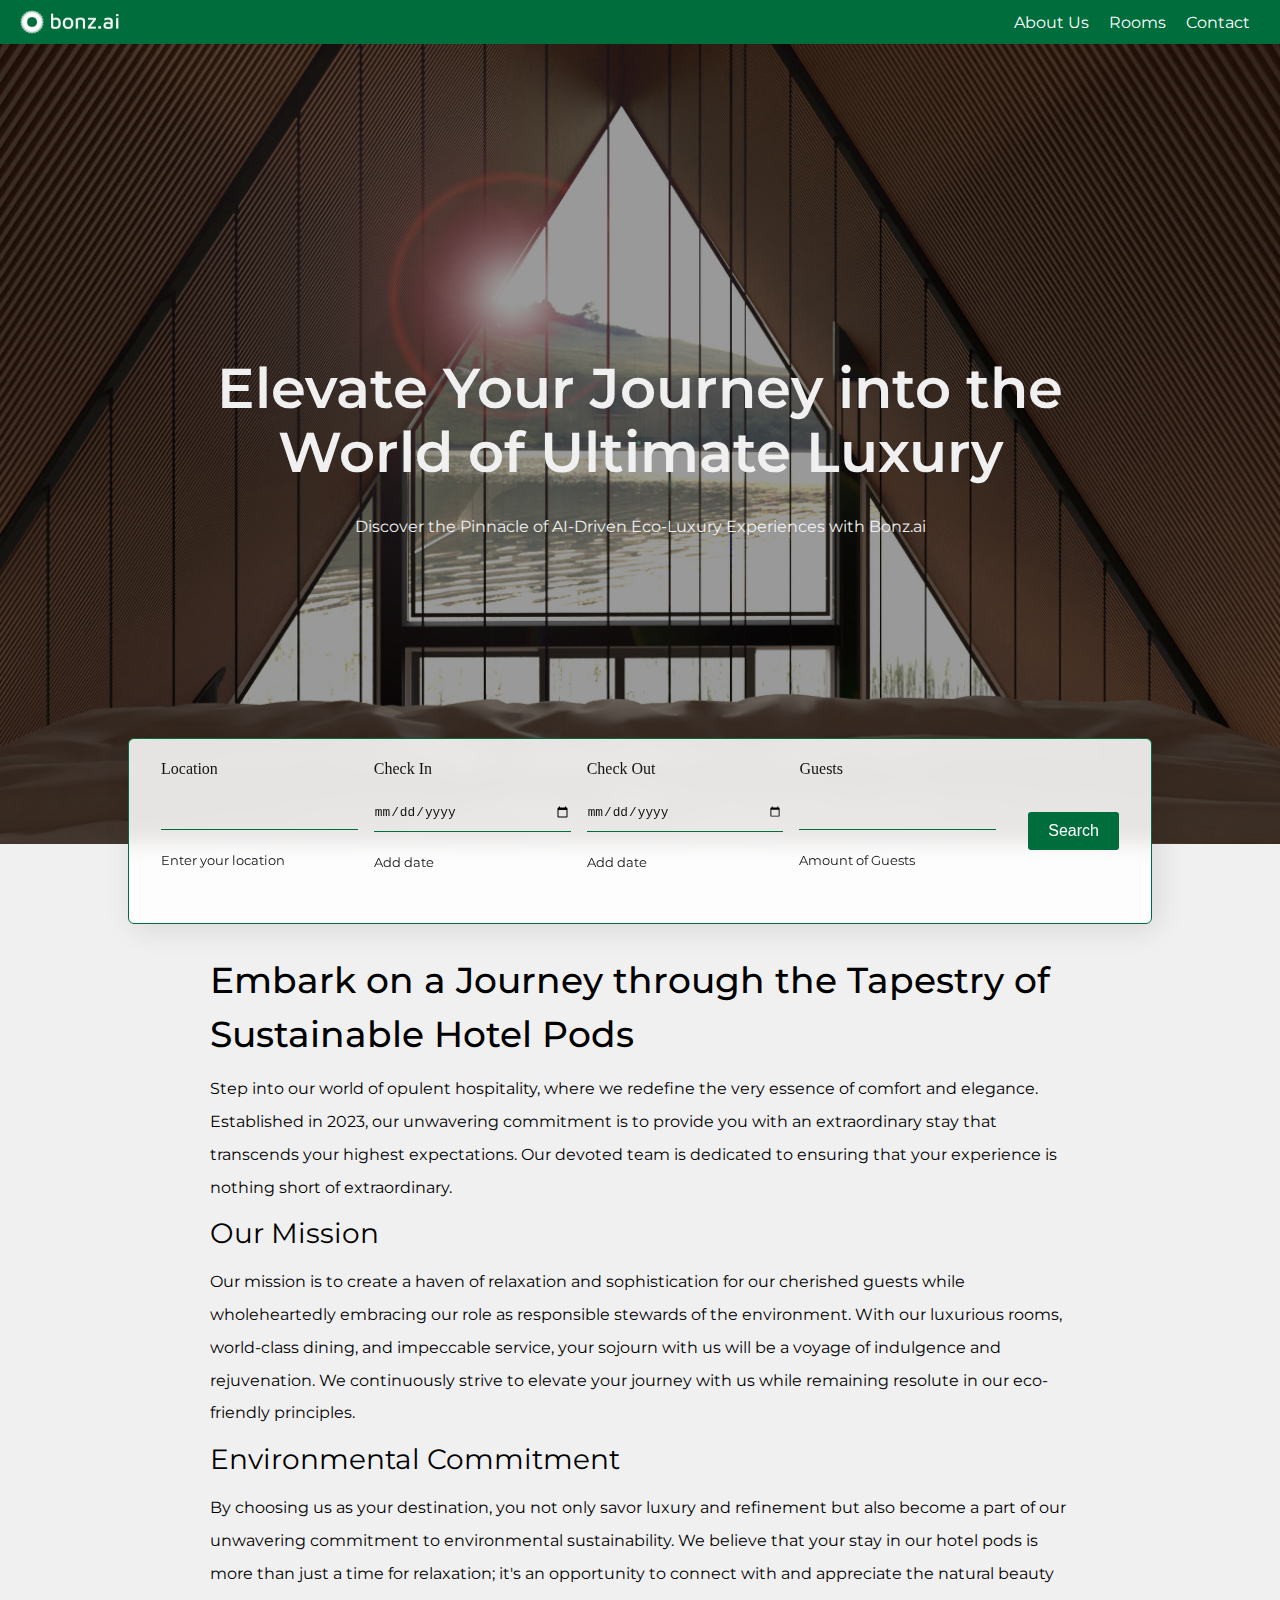
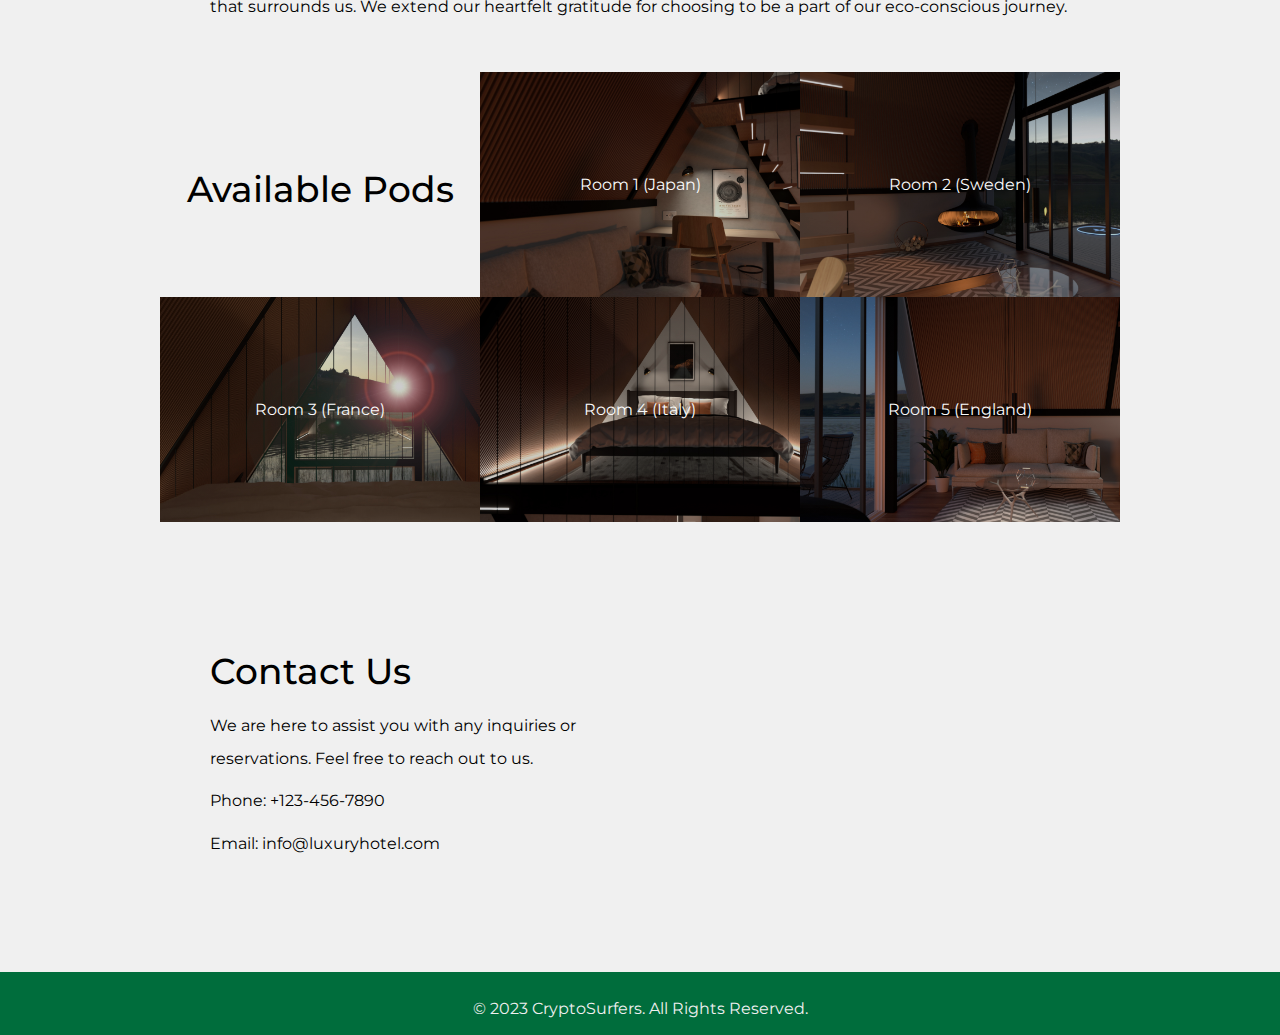
==== Index.html @ 75d21914 "commit" ====
<!DOCTYPE html>
<html data-theme="light">
<head>
    <meta charset="UTF-8">
    <meta http-equiv="X-UA-Compatible" content="IE=edge, chrome=1, safari">
    <meta name="viewport" content="width=device-width, initial-scale=1.0">
    <link rel="icon" href="assets/logo/bonz.ai-logo-black-symbol.ico" type="image/x-icon">
    <link rel="icon" href="assets/logo/bonz.ai-logo-white-symbol.ico" type="image/x-icon">
    <link rel="stylesheet" href="styles.css">
    <title>Bonzai</title>
</head>
<body>

    <!-- Navigation Menu -->
    <header class="header">
        <a href="index.html" class="header__logo-link">
            <div class="header__logo">
                <img src="assets/logo/bonz.ai-logo-white-landscape.png" alt="Bona.ai Logo" class="header__logo__image">
            </div>
        </a>
        <nav class="header__nav">
            <ul class="header__menu">
                <li class="header__menu-item"><a href="about.html" class="header__menu__link">About Us</a></li>
                <li class="header__menu-item"><a href="rooms.html" class="header__menu__link">Rooms</a></li>
                <li class="header__menu-item"><a href="contact.html" class="header__menu__link">Contact</a></li>
            </ul>
        </nav>
    </header>

    <!-- Main Feature Section and Booking -->
    <section class="main-feature main-feature--container">
        <div class="main-feature__image">
            <section class="hero">
                <div class="hero__overlay"></div>
                <div class="hero__content">
                    <h1 class="hero__title">Elevate Your Journey into the World of Ultimate Luxury</h1>
                    <p class="hero__description">Discover the Pinnacle of AI-Driven Eco-Luxury Experiences with Bonz.ai</p>
                </div>
            </section>
            <div class="booking__container">
                <form>
                    <div class="form__group">
                        <div class="input__group">
                            <input type="text" />
                            <label for="location">Location</label>
                        </div>
                        <p>Enter your location</p>
                    </div>
                    <div class="form__group">
                        <div class="input__group">
                            <input type="date" />
                            <label for="check-in">Check In</label>
                        </div>
                        <p>Add date</p>
                    </div>
                    <div class="form__group">
                        <div class="input__group">
                            <input type="date" />
                            <label for="check-out">Check Out</label>
                        </div>
                        <p>Add date</p>
                    </div>
                    <div class="form__group">
                        <div class="input__group">
                            <input type="text" />
                            <label for="guests">Guests</label>
                        </div>
                        <p>Amount of Guests</p>
                    </div>
                </form>
                <button type="button" id="searchButton" class="availability-form__button">Search</button>
            </div>
        </div>
    </section>

    <main>

        <!-- About Us Section -->
        <section class="about" id="about">
            <div class="about__grid">
                <div class="about__copy">
                    <h3>Embark on a Journey through the Tapestry of Sustainable Hotel Pods</h3>
                    <p>Step into our world of opulent hospitality, where we redefine the very essence of comfort and elegance. Established in 2023, our unwavering commitment is to provide you with an extraordinary stay that transcends your highest expectations. Our devoted team is dedicated to ensuring that your experience is nothing short of extraordinary.</p>
                    <h4>Our Mission</h4>
                    <p>Our mission is to create a haven of relaxation and sophistication for our cherished guests while wholeheartedly embracing our role as responsible stewards of the environment. With our luxurious rooms, world-class dining, and impeccable service, your sojourn with us will be a voyage of indulgence and rejuvenation. We continuously strive to elevate your journey with us while remaining resolute in our eco-friendly principles.</p>
                    <h4>Environmental Commitment</h4>
                    <p>By choosing us as your destination, you not only savor luxury and refinement but also become a part of our unwavering commitment to environmental sustainability. We believe that your stay in our hotel pods is more than just a time for relaxation; it's an opportunity to connect with and appreciate the natural beauty that surrounds us. We extend our heartfelt gratitude for choosing to be a part of our eco-conscious journey.</p>
                </div>
            </div>
        </section>

        <!-- Services Section -->
        <section class="services">
            <div class="services__item services__item--common-style services__item--child-2">
                <h3>Available Pods</h3>
            </div>
            <div class="services__item services__item--common-style services__item--child-3">
                <p class="services__item-text">Room 1 (Japan)</p>
            </div>
            <div class="services__item services__item--common-style services__item--child-4">
                <p class="services__item-text">Room 2 (Sweden)</p>
            </div>
            <div class="services__item services__item--common-style services__item--child-5">
                <p class="services__item-text">Room 3 (France)</p>
            </div>
            <div class="services__item services__item--common-style services__item--child-6">
                <p class="services__item-text">Room 4 (Italy)</p>
            </div>
            <div class="services__item services__item--common-style services__item--child-7">
                <p class="services__item-text">Room 5 (England)</p>
            </div>
        </section>


        <!-- Contact Section -->
        <section class="contact" id="contact">
            <div class="contact__copy">
                <h3 class="contact__heading">Contact Us</h3>
                    <p class="contact__text">We are here to assist you with any inquiries or reservations. Feel free to reach out to us.</p>
                    <p class="contact__text">Phone: +123-456-7890</p>
                    <p class="contact__text">Email: info@luxuryhotel.com</p>
                </div>
                    <div class="contact__map">
                    <div class="contact__map-iframe">
                    <iframe src="https://www.google.com/maps/embed?pb=!1m18!1m12!1m3!1d2131.9503556992504!2d11.952873513428427!3d57.70031324022412!2m3!1f0!2f0!3f0!3m2!1i1024!2i768!4f13.1!3m3!1m2!1s0x464ff369c38ca1c5%3A0x9a468cf2c29c214a!2sFolkuniversitetet!5e0!3m2!1sen!2sse!4v1696281001734!5m2!1sen!2sse" width="100%" height="100%" style="border:0;" allowfullscreen="" loading="lazy" referrerpolicy="no-referrer-when-downgrade"></iframe>
                </div>
            </div>
        </section>

        </main>

        <!-- Footer -->
        <footer class="footer">
            <p>© 2023 CryptoSurfers. All Rights Reserved.</p>
        </footer>


        <!-- Script for booking module button -->
        <script>
            document.getElementById("searchButton").addEventListener("click", function() {
            window.location.href = "rooms.html";
            });
        </script>

</body>
</html>
---- styles.css ----
/* Import the Montserrat font with specific weights and styles */
@import url('https://fonts.googleapis.com/css2?family=Montserrat:wght@100;200;300;400;500;600;900&display=swap');

/* Root Variables */
:root {
    --h1-font-size: 3.052rem;
    --h2-font-size: 2.441rem;
    --h3-font-size: 1.953rem;
    --h4-font-size: 1.563rem;
    --h5-font-size: 1.25rem;
    --h6-font-size: 1rem;

    --ff-Main: 'Montserrat', sans-serif;

    --step--2: clamp(0.7813rem, calc(var(--h6-font-size) + 0.0326vw), calc(var(--h6-font-size) + 0.8rem));
    --step--1: clamp(0.9375rem, calc(var(--h5-font-size) + 0.1087vw), calc(var(--h5-font-size) + 1rem));
    --step-0: clamp(1.125rem, calc(var(--h4-font-size) + 0.2174vw), calc(var(--h4-font-size) + 1.25rem));
    --step-1: clamp(1.35rem, calc(var(--h3-font-size) + 0.3696vw), calc(var(--h3-font-size) + 1.5625rem));
    --step-2: clamp(1.62rem, calc(var(--h2-font-size) + 0.5793vw), calc(var(--h2-font-size) + 1.9531rem));
    --step-3: clamp(1.9438rem, calc(var(--h1-font-size) + 0.8652vw), calc(var(--h1-font-size) + 2.4413rem));
    --step-4: clamp(2.3325rem, calc(var(--h1-font-size) + 1.2511vw), calc(var(--h1-font-size) + 3.0519rem));
    --step-5: clamp(2.7994rem, calc(var(--h1-font-size) + 1.7663vw), calc(var(--h1-font-size) + 3.815rem));
}

/* Theme Styles */

/* Light Theme */
:root[data-theme="light"]  {
    --primary-color: #006d3c;
    --secondary-color: #FFA500;
    --background-color: #F0F0F0; 
    --text-color: #333333;
    --secondary-text-color: #666666;
    --tertiary-text-color: #999999;
}

/* Dark Theme */
:root[data-theme="dark"] {
    --primary-color: #006d3c;
    --secondary-color: #FFA500;
    --background-color: #121212; 
    --text-color: #F5F5F5;
    --secondary-text-color: #B0B0B0;
    --tertiary-text-color: #C0C0C0;
}

/* General Styling */
* {
    padding: 0;
    margin: 0;
    box-sizing: border-box;
}

html {
    color-scheme: light dark;
    scroll-behavior: smooth;
}

body {
    display: grid;
    grid-template-columns: 0.5fr 3fr 0.5fr; 
    background-color: var(--background-color);
}

/* Header styles */
.header {
    background-color: var(--primary-color);
    display: flex;
    justify-content: space-between;
    align-items: center;
    padding: 10px 20px;
    color: #fff;
    grid-column: span 3; 
}

main {
    grid-column: 2; 
}

img {
    max-width: 100%;
    display: block;
    overflow: hidden;
}

/* Typography Styles */
h1,
h2,
h3,
h4,
h5,
h6,
p {
    font-family: var(--ff-Main);
    line-height: 1.5;
    padding-top: 10px;
}

h1 {
    font-size: var(--step-3);
    font-weight: 900; 
}

h2 {
    font-size: var(--step-2);
    font-weight: 600; 
}

h3 {
    font-size: var(--step-1);
    font-weight: 500; 
}

h4 {
    font-size: var(--step-0);
    font-weight: 400; 
}

h5 {
    font-size: var(--step--1);
    font-weight: 400; 
}

h6 {
    font-size: var(--step--2);
    font-weight: 400;
}

p {
    font-size: var(--step--2);
    font-weight: 400;
    line-height: 2;
}

a {
    font-family: var(--ff-Main);
    font-weight: 400;
}

/*-----------------------------------------------ALL MAIN CODE STARTS BELOW-----------------------------------------------------------*/

/* Header styles */
.header__menu__link--active {
    font-weight: bold;
}

.header__logo {
    cursor: pointer;
}

.header__logo__image {
    max-width: 100px;
    height: auto;
}

.header__menu {
    list-style: none;
    display: flex;
}

.header__menu__link {
    text-decoration: none;
    color: #fff;
    padding: 12px 10px;
    transition: background-color 0.3s;
}

.header__menu__link:hover {
    background-color: var(--primary-color);
}

/* Hero */
.hero {
    position: relative;
    overflow: hidden;
    text-align: center;
    grid-column: 1 / span 3;
}

/* Availability form */
.main-feature {
    display: grid;
    grid-template-columns:  1fr;
    width: 100%;
    grid-column: 1 / span 3;
}

.main-feature--container {
    display: flex;
    flex-direction: column;
    font-size: 2rem;
    font-weight: 600;
    color: var(--text-dark);
    text-align: center;
}

.main-feature__image {
    display: flex;
    align-items: center;
    justify-content: center;
    position: relative;
    min-height: 800px;
    background: linear-gradient(
        to right,
        rgba(0, 0, 0, 0.4),
        rgba(0, 0, 0, 0.4)
    ),
    url("assets/photos/Day/03-day.jpg") center/cover no-repeat;
    color: var(--background-color);
}

.hero__content {
    display: flex;
    flex-direction: column;
    justify-content: center;
    align-items: center;
    max-width: 1000px;
    
}

.hero__title {
    margin-bottom: 1rem;
    font-size: 3.5rem;
    line-height: 4rem;
    font-weight: 600;
    color: var(--white);
}

.hero__description {
    color: var(--extra-light);
}

.booking__container {
    position: absolute;
    bottom: -5rem;
    left: 50%;
    transform: translateX(-50%);
    width: 80%;
    display: flex;
    align-items: center;
    text-align: left;
    gap: 2rem;
    padding: 3rem 2rem;
    border-radius: 6px;
    border: 1px solid var(--primary-color);
    color: #121212;
    background-color: rgba(255, 255, 255, 0.873);
    -webkit-backdrop-filter: blur(10px);
    backdrop-filter: blur(10px);
    box-shadow: 5px 5px 30px rgba(0, 0, 0, 0.1);
}

.booking__container form {
    width: 100%;
    flex: 1;
    display: grid;
    grid-template-columns: repeat(4, 1fr);
    gap: 1rem;
}

.input__group {
    width: 100%;
    position: relative;
}

.input__group label {
    position: absolute;
    top: 0;
    left: 0;
    transform: translateY(-150%);
    font-size: 1rem;
    font-weight: 500;
    color: var(--text-dark);
    pointer-events: none;
    transition: 0.3s;
    grid-column: 2;
}

.input__group input {
    width: 100%;
    padding: 10px 0;
    outline: none;
    border: none;
    background-color: transparent;
    border-bottom: 1px solid var(--primary-color);
    color: var(--text-dark);
    font-size: 0.8rem;
}

.form__group p {
    margin-top: 0.5rem;
    font-size: 0.8rem;
    color: var(--text-light);
}

.btn {
    padding: 1rem;
    outline: none;
    border: none;
    font-size: 1.5rem;
    color: var(--white);
    background-color: var(--primary-color);
    border-radius: 100%;
    cursor: pointer;
    transition: 0.3s;
}

.btn:hover {
    background-color: var(--primary-color-dark);
}

.availability-form__button {
    background-color: var(--primary-color);
    color: #fff;
    padding: 10px 20px;
    border: none;
    border-radius: 3px;
    cursor: pointer;
    font-size: 16px;
}

.availability-form__button:hover {
    background-color: #0056b3;
}

/* Media query for smaller screens */
@media screen and (max-width: 768px) {
    .booking__container {
        flex-direction: column;
        align-items: center;
    }
}

/* About Section */
.about {
    display: flex;
    text-align: center;
    height: inherit;
    justify-content: center;
    align-items: center;
    height: auto;
    margin-top: 50px;
}

.about__grid {
    display: grid;
    grid-template-columns: 1fr;
    margin: auto;
}

.about__copy {
    text-align: left;
    display: flex;
    flex-direction: column;
    justify-content: center;
    align-items: left;
    padding: 50px;
    background-color: var(--background-color-light);
    color: var(--background-2-light);
}

.about__title {
    font-size: var(--step--2);
    font-weight: 400;
    line-height: 2;
    font-size: 24px;
    margin-top: 20px;
}

.about__subtitle {
    font-size: var(--step--2);
    font-weight: 400;
    line-height: 2;
}

.about__copy ul {
    list-style-type: disc;
    margin-left: 20px;
    padding-left: 0;
}

.about__copy ul li {
    margin: 10px 0;
    font-size: var(--step--2);
    font-weight: 400;
    line-height: 2;
}

@media (max-width: 768px) {
    .about__grid {
        grid-template-columns: 1fr;
    }

    .about__copy {
        order: 1;
    }

    .about__side {
        width: auto;
    }
}

/* Services section */
.services {
    display: grid;
    grid-template-columns: repeat(3, 1fr);
    grid-gap: 0;
    height: 50vh;
}

.services__item {
    display: flex;
    justify-content: center;
    align-items: center;
    padding: 20px;
}

.services__item-text {
    display: flex;
    flex-direction: column;
    justify-content: center;
    align-items: center;
    padding: 20px;
}

.services__item:nth-child(1) {
    background-color: var(--background-2-light);
    color: var(--background-color-light);
}

.services__item:nth-child(2) {
    background: linear-gradient(rgba(0, 0, 0, 0.2), rgba(0, 0, 0, 0.2)),
    url('assets/photos/Night/01-night.jpg');
    background-size: cover;
    color: #fafafa; 
}

.services__item:nth-child(3) {
    background: linear-gradient(rgba(0, 0, 0, 0.2), rgba(0, 0, 0, 0.2)),
    url('assets/photos/Night/02-night.jpg');
    background-size: cover;
    color: #fafafa; 
}

.services__item:nth-child(4) {
    background: linear-gradient(rgba(0, 0, 0, 0.2), rgba(0, 0, 0, 0.2)),
    url('assets/photos/Night/03-night.jpg');
    background-size: cover;
    color: #fafafa; 
}

.services__item:nth-child(5) {
    background: linear-gradient(rgba(0, 0, 0, 0.2), rgba(0, 0, 0, 0.2)),
    url('assets/photos/Night/04-night.jpg');
    background-size: cover;
    color: #fafafa; 
}

.services__item:nth-child(6) {
    background: linear-gradient(rgba(0, 0, 0, 0.2), rgba(0, 0, 0, 0.2)),
    url('assets/photos/Night/05-night.jpg');
    background-size: cover;
    color: #fafafa; 
}

@media screen and (max-width: 768px) {
    .services {
        grid-template-columns: 1fr;
        height: 90vh;
    }
}

/* Contact Section */
.contact {
    display: flex;
    text-align: center;
    height: 50vh;
    justify-content: center;
    align-items: center;
    background-color: var(--background-2-light);
    color: var(--background-color-light);
    display: grid;
    grid-template-columns: 1fr 1fr;
    margin: auto;
}

.contact__copy {
    text-align: left;
    display: flex;
    flex-direction: column;
    justify-content: center;
    align-items: left;
    padding: 50px;
    height: 100%;
}

.contact__map {
    display: flex;
    flex-direction: column;
    justify-content: center;
    align-items: center;
    order: 2;
    height: 100%;
}

.contact__map-iframe {
    width: 100%;
    height: 100%;
}

@media (max-width: 768px) {
    .contact {
        grid-template-columns: 1fr;
    }
}

/* Footer */
.footer {
    display: grid;
    grid-column: 1 / span 3; 
    background-color: var(--primary-color);
    padding: 10px 0;
    text-align: center;
    color: var(--background-color);
}

/* Rooms */
.room-container {
    display: flex;
    flex-wrap: wrap;
    justify-content: space-between;
    margin-top: 50px;
}

.room {
    flex: 0 0 calc(33.33% - 20px);
    display: grid;
    box-shadow: 0 0 10px rgba(0, 0, 0, 0.1);
    background-color: #fff;
    gap: 50px;
    margin-bottom: 50px;
}

.room-image img {
    max-width: 100%;
    height: auto;
}

.room-details {
    padding: 20px;
}

.room-details h3 {
    color: #333;
}

.room-details .rating {
    margin: 10px 0;
}

.room-details .rating .fa-star {
    color: gold;
}

.room-details p {
    font-size: 16px;
    color: #666;
}

.room-price {
    display: flex;
    align-items: center;
    justify-content: space-between;
    text-align: center;
}

.book-button {
    background-color: #007bff;
    color: #fff;
    padding: 10px 20px;
    border: none;
    cursor: pointer;
    font-size: 16px;
}

.room-price h2 {
    color: #333;
}

.room-price span {
    font-size: 16px;
    color: #666;
}

@media (max-width: 768px) {
    .room {
        flex: 0 0 100%;
        margin-right: 0;
    }
}
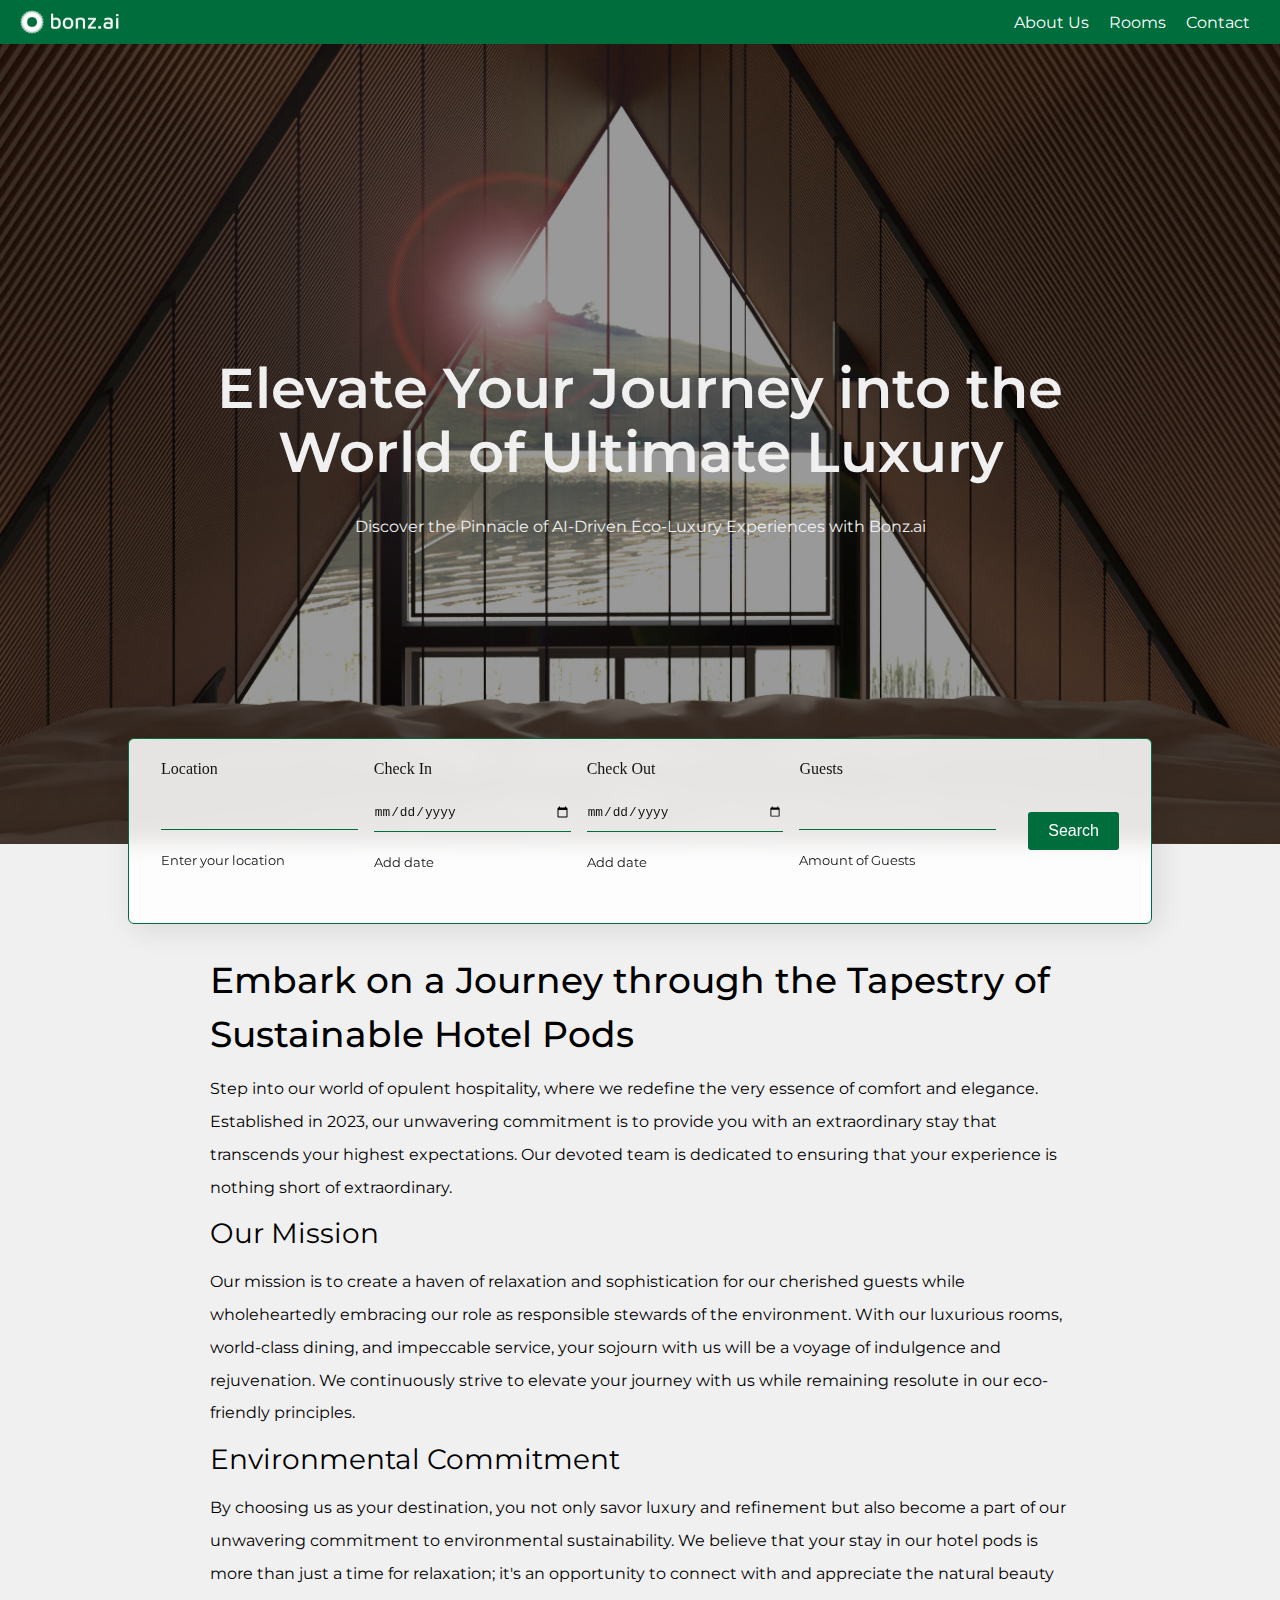
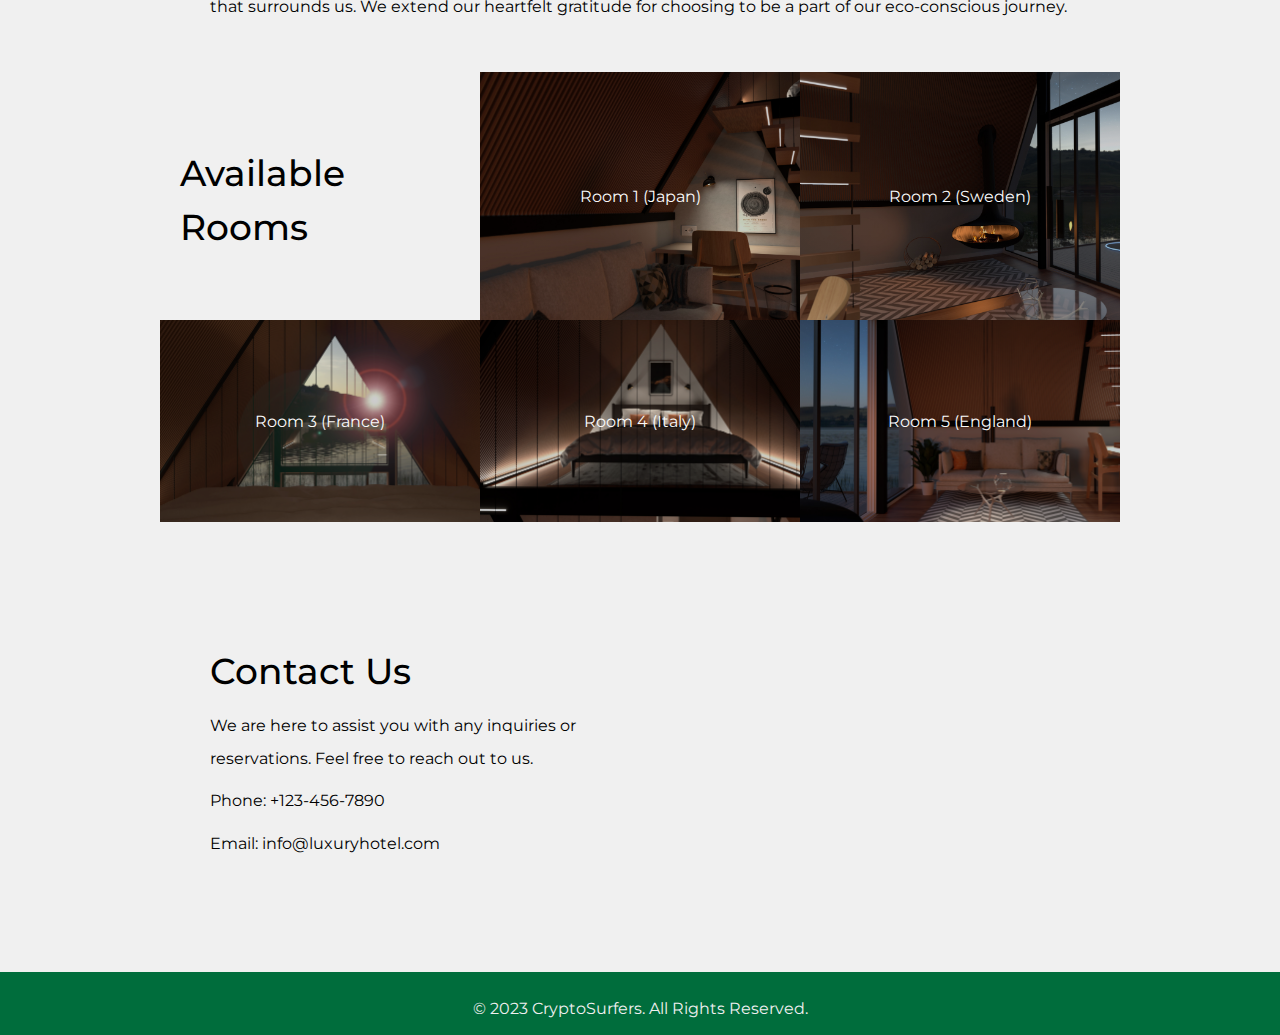
==== commit 9753cba5: "commit" ====
--- a/Index.html
+++ b/Index.html
@@ -92,7 +92,7 @@
         <!-- Services Section -->
         <section class="services">
             <div class="services__item services__item--common-style services__item--child-2">
-                <h3>Available Pods</h3>
+                <h3>Available Rooms</h3>
             </div>
             <div class="services__item services__item--common-style services__item--child-3">
                 <p class="services__item-text">Room 1 (Japan)</p>
--- a/styles.css
+++ b/styles.css
@@ -525,6 +525,11 @@
 }
 
 /* Rooms */
+
+.rooms {
+    margin-top: 100px;
+    margin-bottom: 100px;
+}
 .room-container {
     display: flex;
     flex-wrap: wrap;
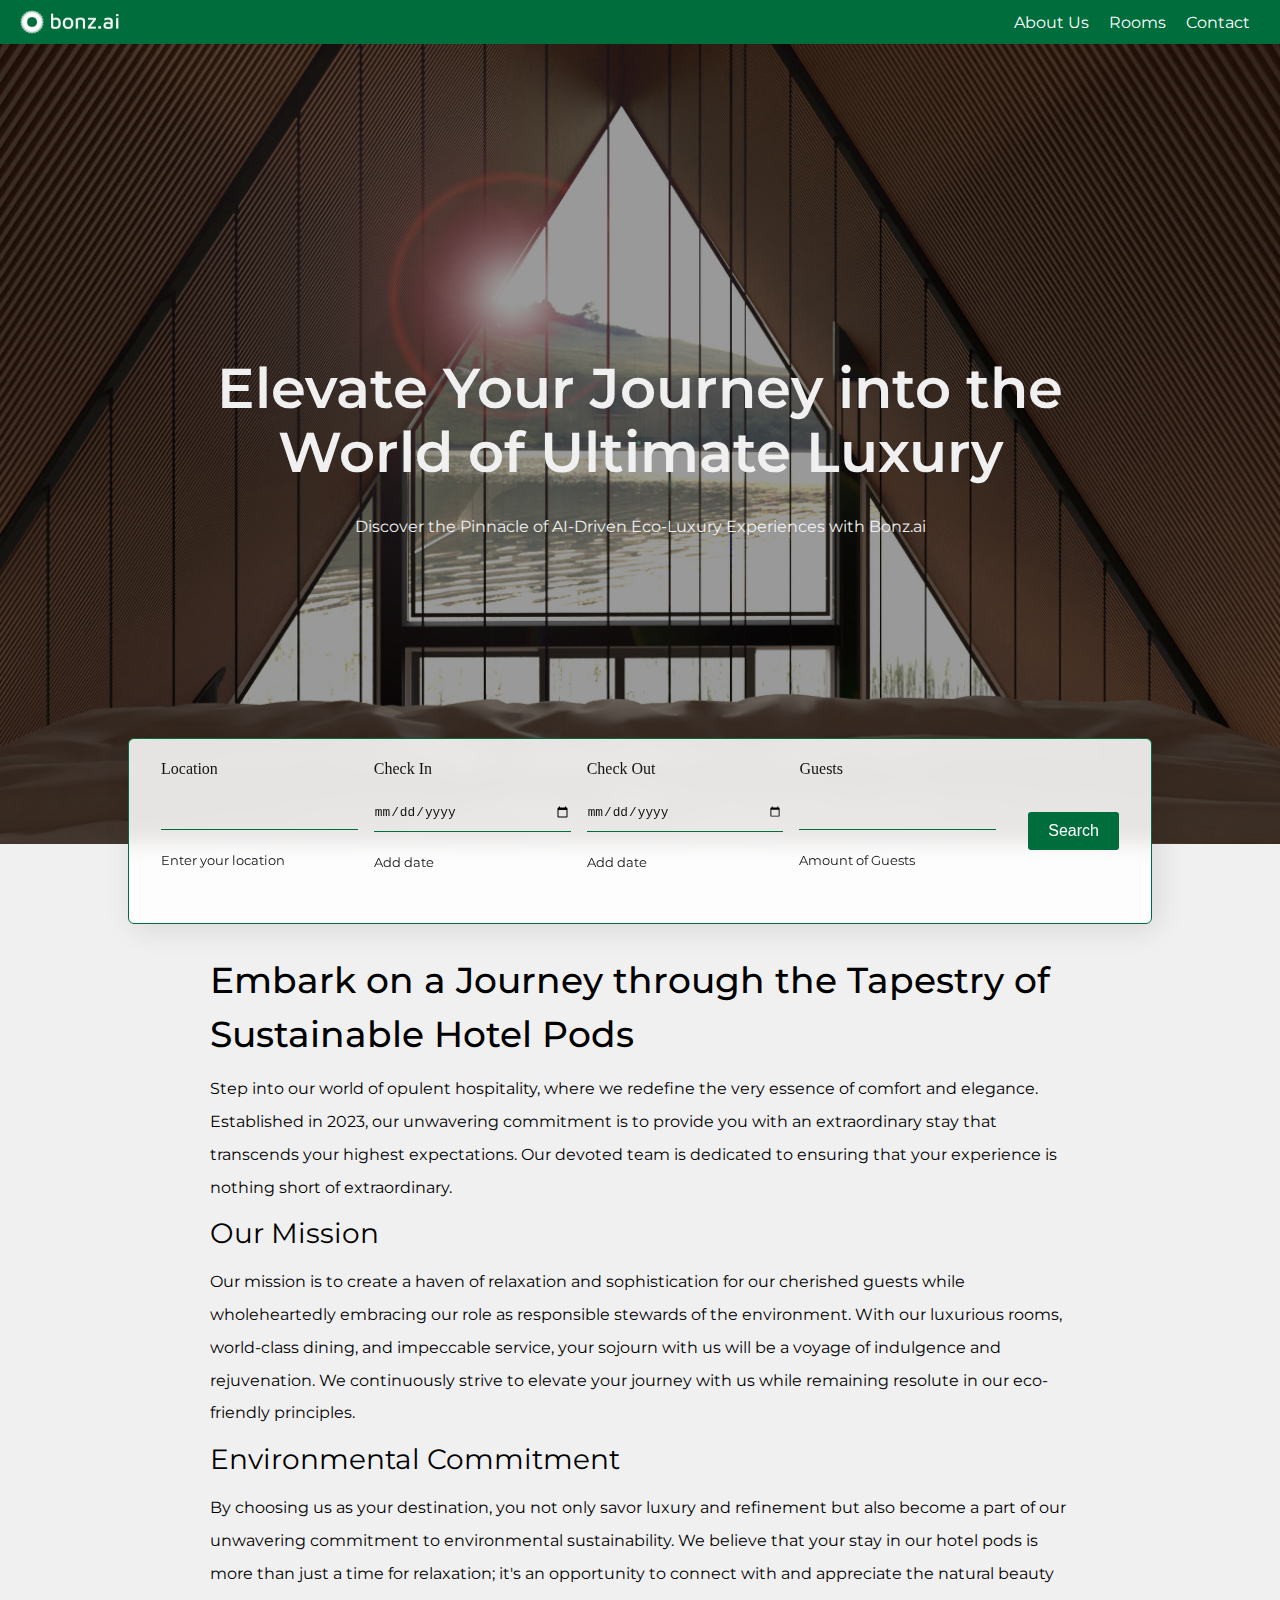
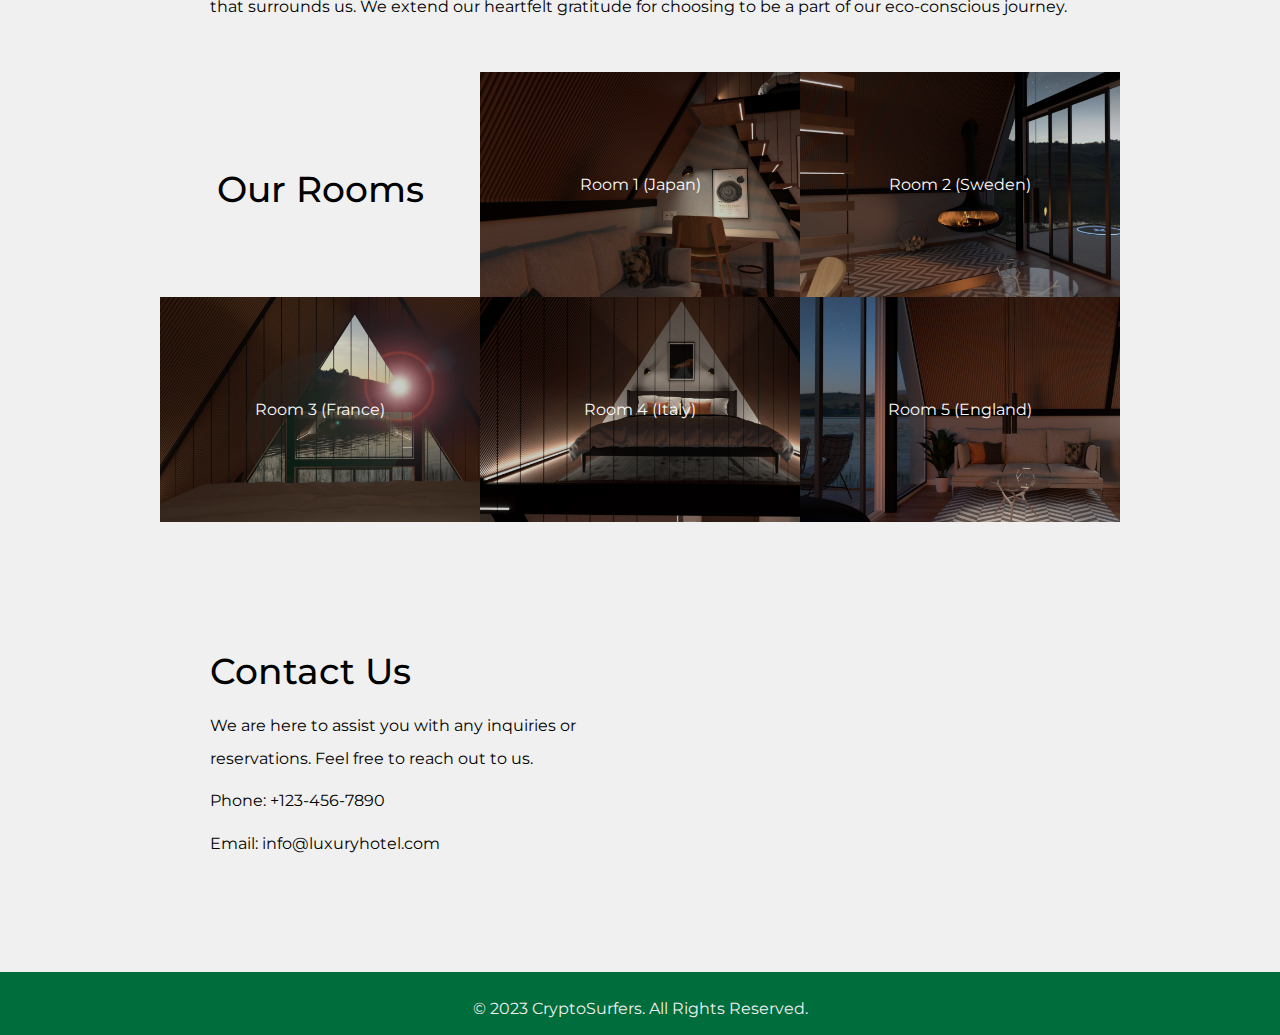
==== commit 8e06e61b: "commit" ====
--- a/Index.html
+++ b/Index.html
@@ -92,7 +92,7 @@
         <!-- Services Section -->
         <section class="services">
             <div class="services__item services__item--common-style services__item--child-2">
-                <h3>Available Rooms</h3>
+                <h3>Our Rooms</h3>
             </div>
             <div class="services__item services__item--common-style services__item--child-3">
                 <p class="services__item-text">Room 1 (Japan)</p>
